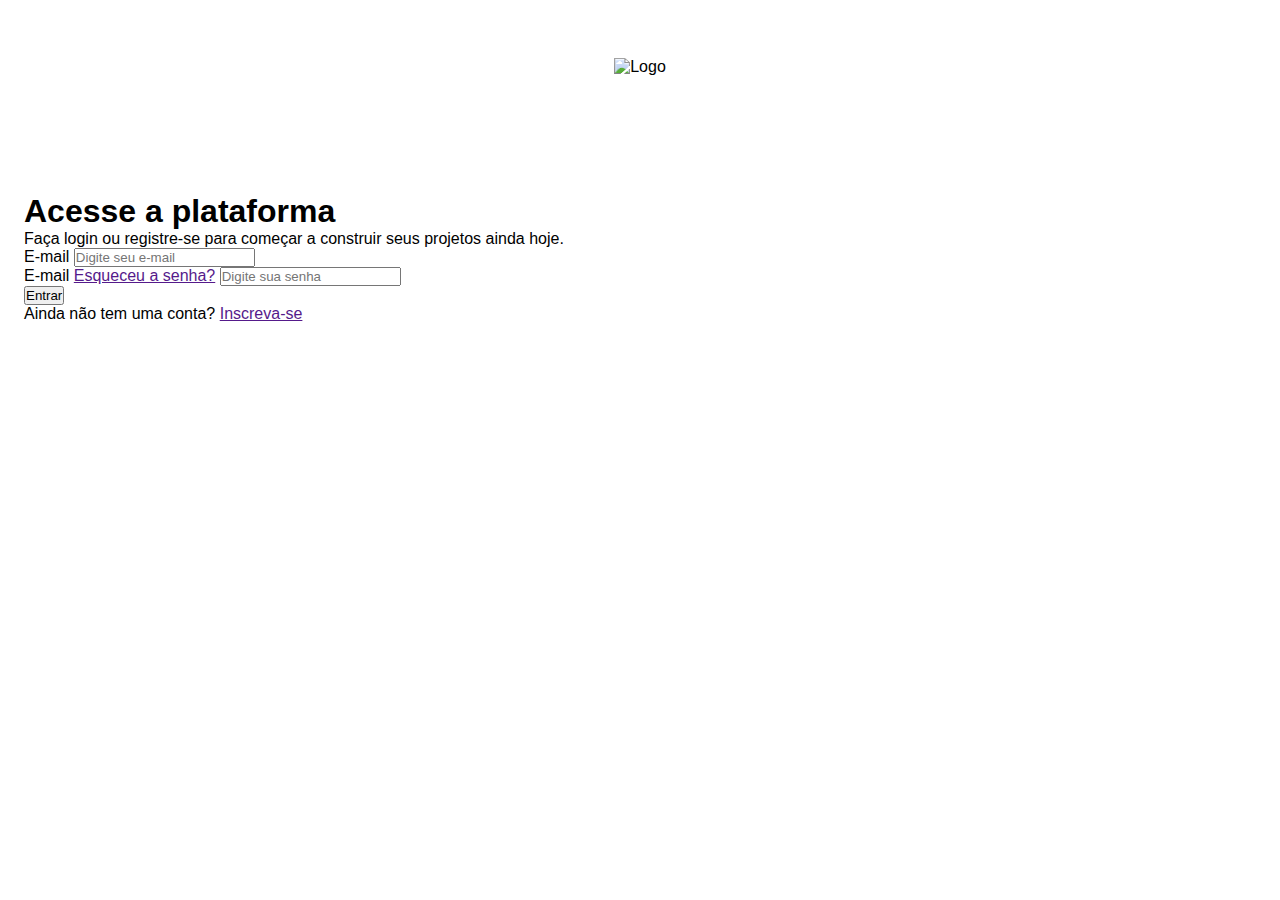
==== index.html @ 5136758c "tentando lançar aq no git" ====
<!DOCTYPE html>
<html lang="pt-BR">
<head>
    <meta charset="UTF-8">
    <meta name="viewport" content="width=device-width, initial-scale=1.0">
    <link rel="stylesheet" href="style.css">
    <title>Vertigo</title>
</head>
<body>
    <header>
        <img src="./Imagens/logo.svg" alt="Logo">
    </header>

    <main>
        <section class="descricao">
            <h1>Acesse a plataforma</h1>

            <p>Faça login ou registre-se para começar a construir seus projetos ainda hoje.</p>
        </section>

        <section class="login">
            <form action="">
                <div class="input-box">
                    <label for="email">E-mail</label>
                <input type="email" placeholder="Digite seu e-mail" id="email">
                </div>
                <div class="input-box">
                    <label for="senha">E-mail</label>
                    <a href="">Esqueceu a senha?</a>
                <input type="password" placeholder="Digite sua senha" id="senha">
                </div>

                <button>Entrar</button>
            </form>

            <p>
                Ainda não tem uma conta? <a href="">Inscreva-se</a>
            </p>
        </section>
    </main>
</body>
</html>
<!-- 
    mobile first
 -->
---- style.css ----
* {
    /* reset do CSS */
    margin: 0;
    padding: 0;
    box-sizing: border-box;
    font-family: 'Titillium Web', sans-serif;
}

/* 1rem = 16px */
:root{
    --gray-888: #1E2938;
    --gray-600: #475569;
}

header {
    background-image: url(./imagens/bg-mobile.png);
    background-size: cover;
    height: 8.375rem;

    display: flex;
    justify-content: center;
    align-items: center;

    margin-bottom: 3.7rem;
}

main {
    padding-inline: 1.5rem;
}

.descriçao{
    border: 1px solid red;
    margin-bottom: 2.5rem;
}

.descriçao h1 {
    color: var(--gray-888);
    margin-bottom: 1rem;
    font-size: 1.5625rem;
}

.descriçao p {
    font-size: 0.8125rem;
    color: var(--gray-600);
    margin-bottom: 2.5rems;
}
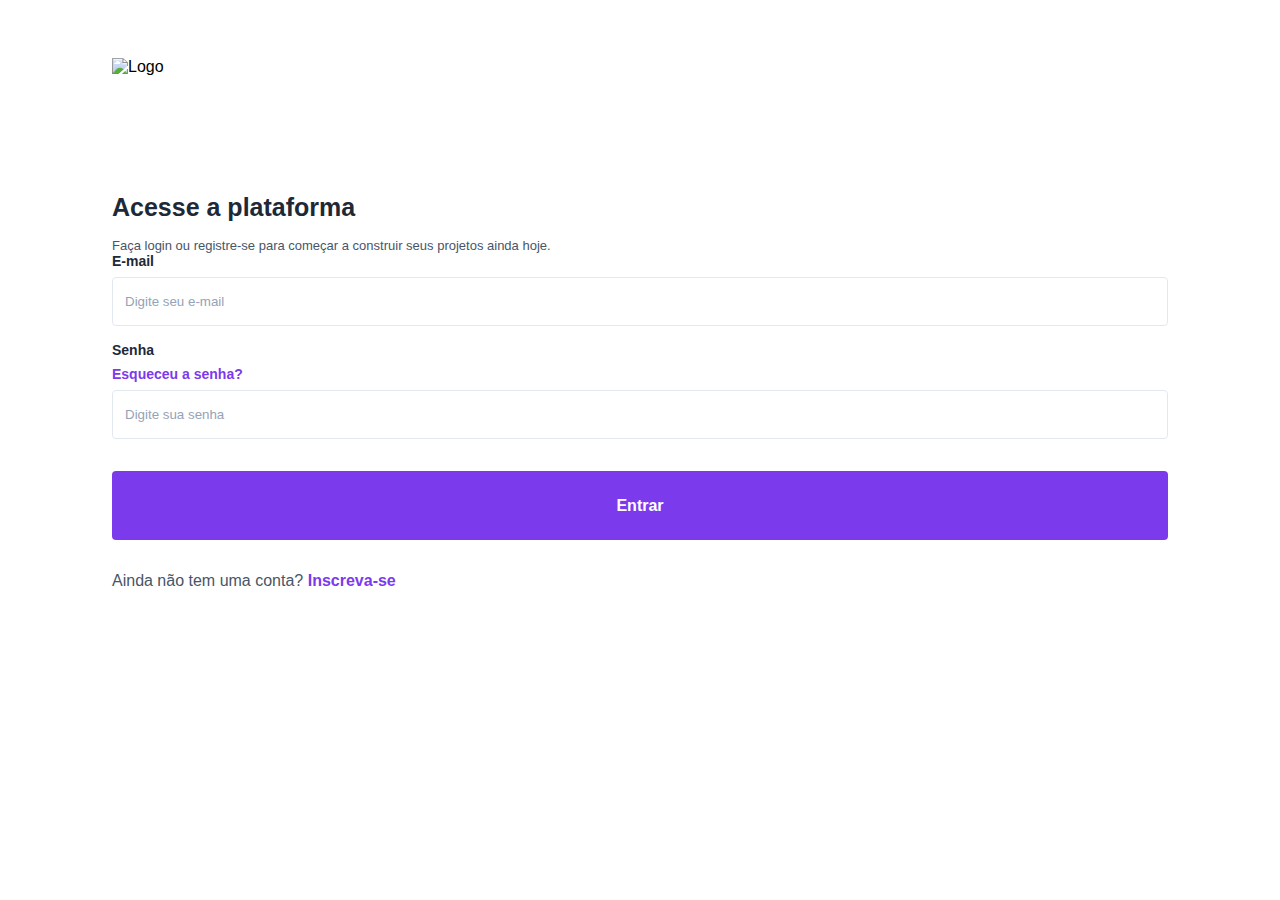
==== commit 4f757809: "primeiros ajustes.html" ====
--- a/index.html
+++ b/index.html
@@ -1,45 +1,50 @@
 <!DOCTYPE html>
 <html lang="pt-BR">
+
 <head>
     <meta charset="UTF-8">
     <meta name="viewport" content="width=device-width, initial-scale=1.0">
     <link rel="stylesheet" href="style.css">
     <title>Vertigo</title>
 </head>
+
 <body>
-    <header>
-        <img src="./Imagens/logo.svg" alt="Logo">
-    </header>
+    <div class="conteudo">
+        <header>
+            <img src="./Imagens/logo.svg" alt="Logo">
+        </header>
 
-    <main>
-        <section class="descricao">
-            <h1>Acesse a plataforma</h1>
+        <main>
+            <section class="descricao">
+                <h1>Acesse a plataforma</h1>
 
-            <p>Faça login ou registre-se para começar a construir seus projetos ainda hoje.</p>
-        </section>
+                <p>Faça login ou registre-se para começar a construir seus projetos ainda hoje.</p>
+            </section>
 
-        <section class="login">
-            <form action="">
-                <div class="input-box">
-                    <label for="email">E-mail</label>
-                <input type="email" placeholder="Digite seu e-mail" id="email">
-                </div>
-                <div class="input-box">
-                    <label for="senha">E-mail</label>
-                    <a href="">Esqueceu a senha?</a>
-                <input type="password" placeholder="Digite sua senha" id="senha">
-                </div>
+            <section class="login">
+                <form action="">
+                    <div class="input-box">
+                        <label for="email">E-mail</label>
+                        <input type="email" placeholder="Digite seu e-mail" id="email">
+                    </div>
+                    <div class="input-box">
+                        <label for="senha">Senha</label>
+                        <a href="">Esqueceu a senha?</a>
+                        <input type="password" placeholder="Digite sua senha" id="senha">
+                    </div>
 
-                <button>Entrar</button>
-            </form>
+                    <button>Entrar</button>
+                </form>
 
-            <p>
-                Ainda não tem uma conta? <a href="">Inscreva-se</a>
-            </p>
-        </section>
-    </main>
+                <p>
+                    Ainda não tem uma conta? <a href="">Inscreva-se</a>
+                </p>
+            </section>
+        </main>
+    </div>
 </body>
+
 </html>
 <!-- 
     mobile first
- -->+ -->
--- a/style.css
+++ b/style.css
@@ -8,8 +8,12 @@
 
 /* 1rem = 16px */
 :root{
-    --gray-888: #1E2938;
+    --gray-800: #1E2938;
     --gray-600: #475569;
+    --gray-400: #94a3b8;
+    --gray-200: #E2E8F0;
+    --purple: #7C3AED;
+    --white: #fff;
 }
 
 header {
@@ -29,18 +33,100 @@
 }
 
 .descriçao{
-    border: 1px solid red;
     margin-bottom: 2.5rem;
 }
 
-.descriçao h1 {
-    color: var(--gray-888);
+.descricao h1 {
+    color: var(--gray-800);
     margin-bottom: 1rem;
     font-size: 1.5625rem;
 }
 
-.descriçao p {
+.descricao p {
     font-size: 0.8125rem;
     color: var(--gray-600);
-    margin-bottom: 2.5rems;
-}+}
+
+.input-box {
+    display: flex;
+    flex-direction: column;
+    gap: 0.5rem;
+    margin-bottom: 1rem;
+}
+
+.input-box div {
+    display: flex;
+    justify-content: space-between;
+    align-items: center;
+}
+
+.login label{
+    font-size: 0.875rem;
+    color: var(--gray-800);
+    font-weight: 600;
+}
+
+.login input {
+    padding: 1rem 0.75rem;
+    border: 1px solid var(--gray-200);
+    border-radius: 0.25rem;
+    color: var(--gray-800);
+}
+
+.login input::placeholder {
+    color: var(--gray-400);
+}
+
+.login input:hove,
+.login input:focus {
+    outline: 1px solid var(--purple);
+}
+
+.login a {
+    color: var(--purple);
+    text-decoration: none;
+    font-size: 0.875rem;
+    font-weight: 600;
+}
+
+.login a:hover {
+    text-decoration: underline;
+}
+.login button {
+    margin-top: 1rem;
+    margin-bottom: 2rem;
+    padding-block: 1.6rem;
+    width: 100%;
+    background: var(--purple);
+    border: none;
+    border-radius: 0.25rem;
+
+    font-size: 1rem;
+    font-weight: 600;
+    color: var(--white);
+}
+
+.login > p {
+    color: var(--gray-600);
+}
+
+.login > p a{
+    font-weight: 700;
+    font-size: 1rem;
+}
+
+@media(min-width: 1000px) {
+    header{
+        background: none;
+        justify-content: flex-start;
+        padding-inline: 7rem;
+    }
+
+    header img {
+        width: 10rem;
+    }
+
+    main {
+        padding-inline: 7rem;
+    }
+}
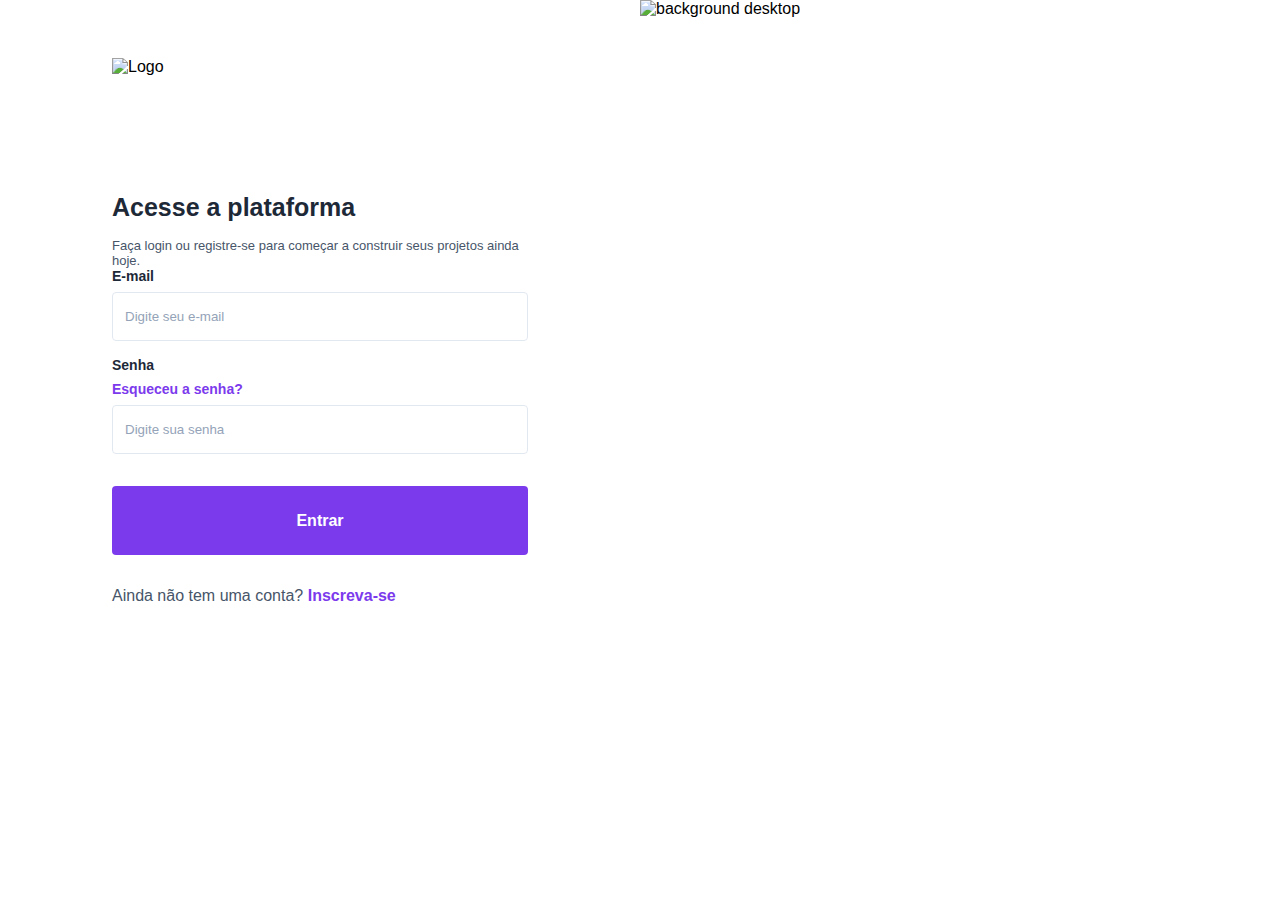
==== commit e8c3d459: "inserção do background no desktop.html" ====
--- a/index.html
+++ b/index.html
@@ -42,6 +42,9 @@
             </section>
         </main>
     </div>
+    <div class="bg-desktop">
+        <img src="./imagens/img.png" alt="background desktop">
+    </div>
 </body>
 
 </html>
--- a/style.css
+++ b/style.css
@@ -115,7 +115,15 @@
     font-size: 1rem;
 }
 
+.bg-desktop {
+    display: none;
+}
+
 @media(min-width: 1000px) {
+    body {
+        display: flex;
+    }
+
     header{
         background: none;
         justify-content: flex-start;
@@ -129,4 +137,13 @@
     main {
         padding-inline: 7rem;
     }
+
+    .conteudo {
+        width: 100%;
+    }
+
+    .bg-desktop {
+        display: block;
+        width: 100%;
+    }
 }
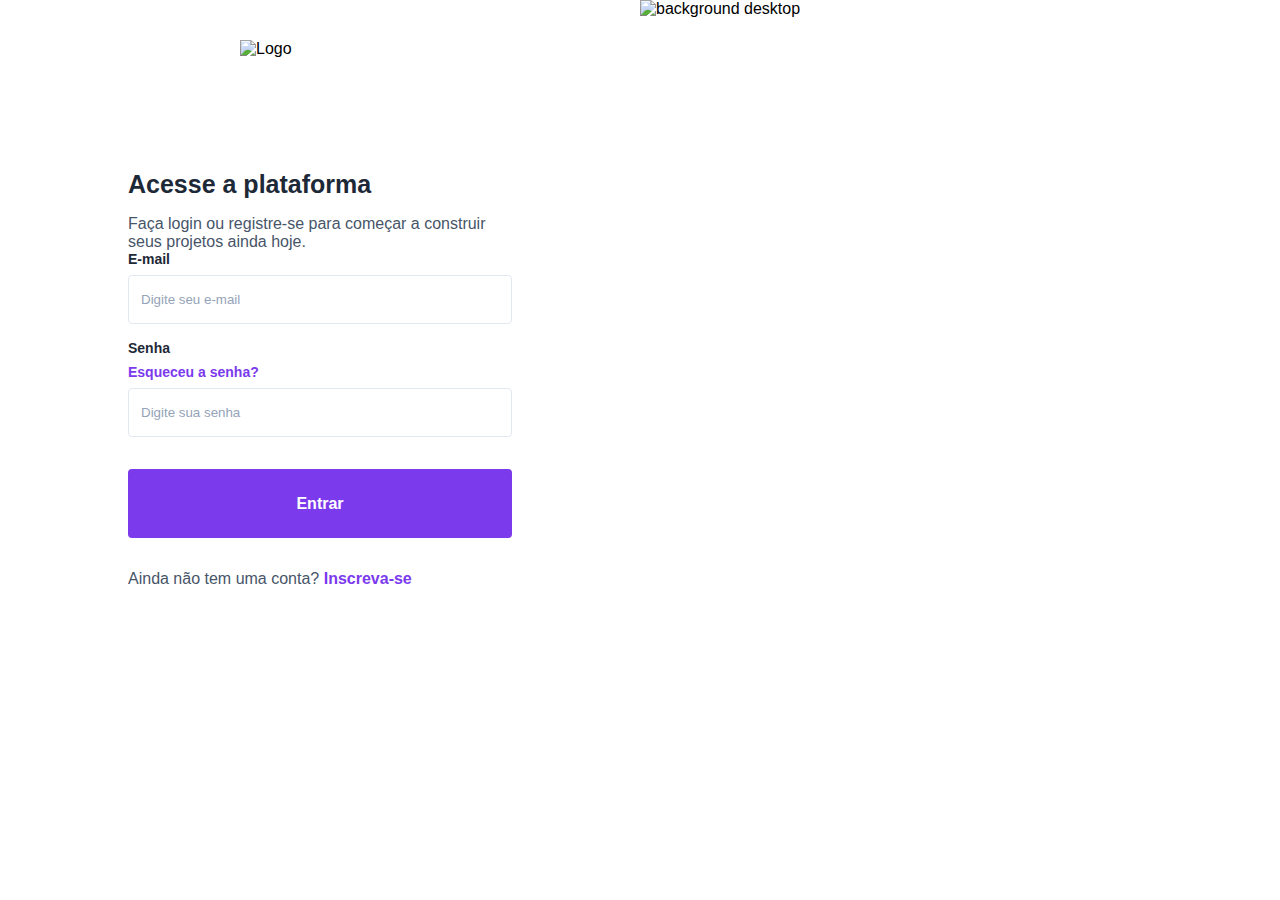
==== commit f8059e33: "Update index.html" ====
--- a/index.html
+++ b/index.html
@@ -11,7 +11,7 @@
 <body>
     <div class="conteudo">
         <header>
-            <img src="./Imagens/logo.svg" alt="Logo">
+            <img src="./imagens/logo.svg" alt="Logo">
         </header>
 
         <main>
--- a/style.css
+++ b/style.css
@@ -13,6 +13,7 @@
     --gray-400: #94a3b8;
     --gray-200: #E2E8F0;
     --purple: #7C3AED;
+    --light-purple: #9F67FF;
     --white: #fff;
 }
 
@@ -119,15 +120,24 @@
     display: none;
 }
 
+.login button:hover {
+    background: var(--light-purple);
+    transition: 0.3s;
+    cursor: pointer;
+}
+
 @media(min-width: 1000px) {
     body {
         display: flex;
+        height: 100vh;
     }
 
     header{
         background: none;
         justify-content: flex-start;
-        padding-inline: 7rem;
+        margin: 2.5rem 7rem 7rem;
+
+        height: fit-content;
     }
 
     header img {
@@ -135,15 +145,34 @@
     }
 
     main {
-        padding-inline: 7rem;
+        margin-inline: 7rem;
+        max-width: 24rem;
+        padding: 0;
     }
 
     .conteudo {
         width: 100%;
+        display: flex;
+        flex-direction: column;
+        align-items: center;
     }
 
     .bg-desktop {
         display: block;
         width: 100%;
     }
+
+    .bg-desktop img {
+        display: block;
+         width: 100%;
+         height: 100%;
+    }
+
+    .descricao h1 {
+        font-size: 2,25rem;
+    }
+
+    .descricao p {
+        font-size: 1rem;
+    }
 }
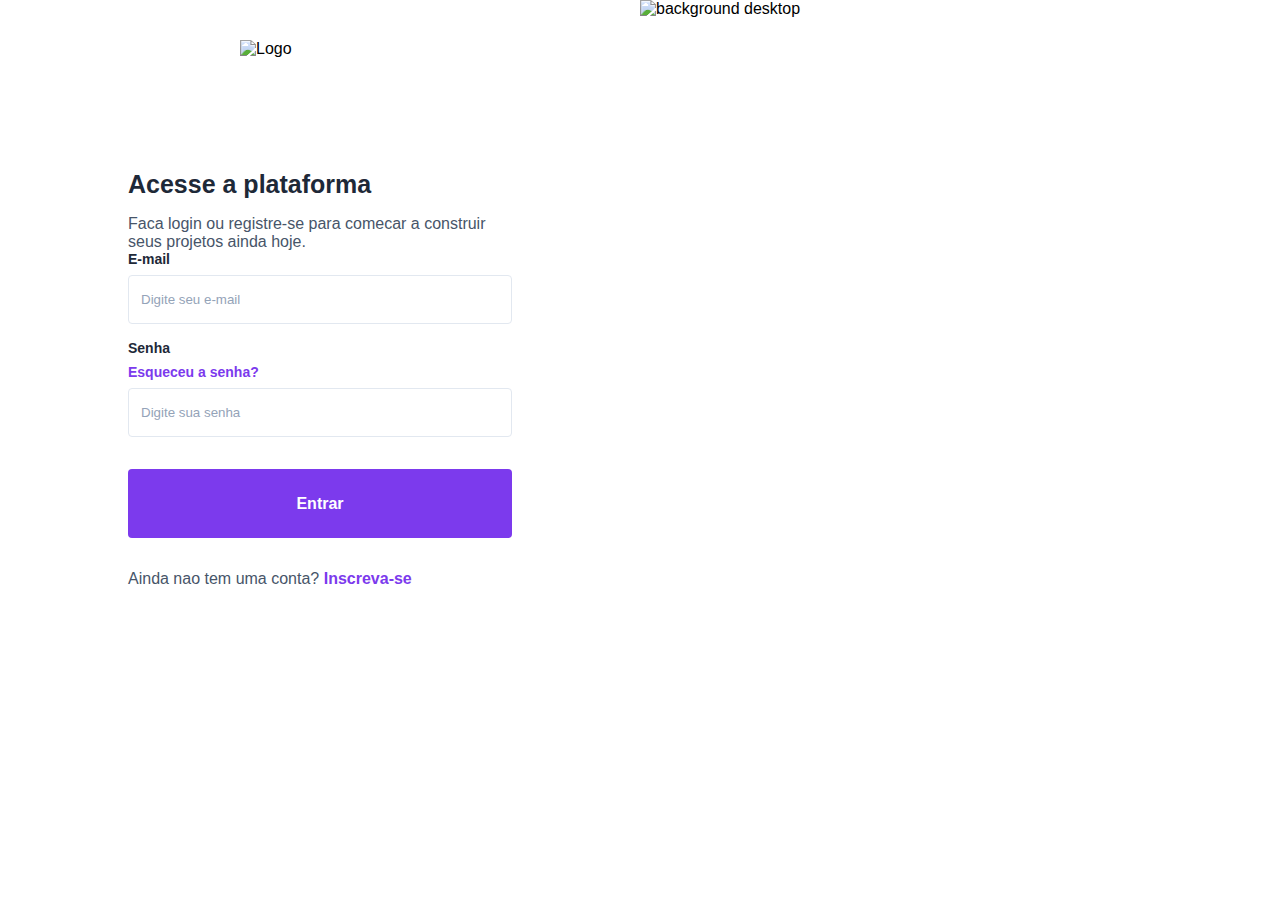
==== commit 381155e3: "index.html" ====
--- a/index.html
+++ b/index.html
@@ -18,7 +18,7 @@
             <section class="descricao">
                 <h1>Acesse a plataforma</h1>
 
-                <p>Faça login ou registre-se para começar a construir seus projetos ainda hoje.</p>
+                <p>Faca login ou registre-se para comecar a construir seus projetos ainda hoje.</p>
             </section>
 
             <section class="login">
@@ -36,8 +36,9 @@
                     <button>Entrar</button>
                 </form>
 
+          
                 <p>
-                    Ainda não tem uma conta? <a href="">Inscreva-se</a>
+                    Ainda nao tem uma conta? <a href="">Inscreva-se</a>
                 </p>
             </section>
         </main>
--- a/style.css
+++ b/style.css
@@ -18,7 +18,7 @@
 }
 
 header {
-    background-image: url(./imagens/bg-mobile.png);
+    background-image: url(./imagens/img(1).png);
     background-size: cover;
     height: 8.375rem;
 
